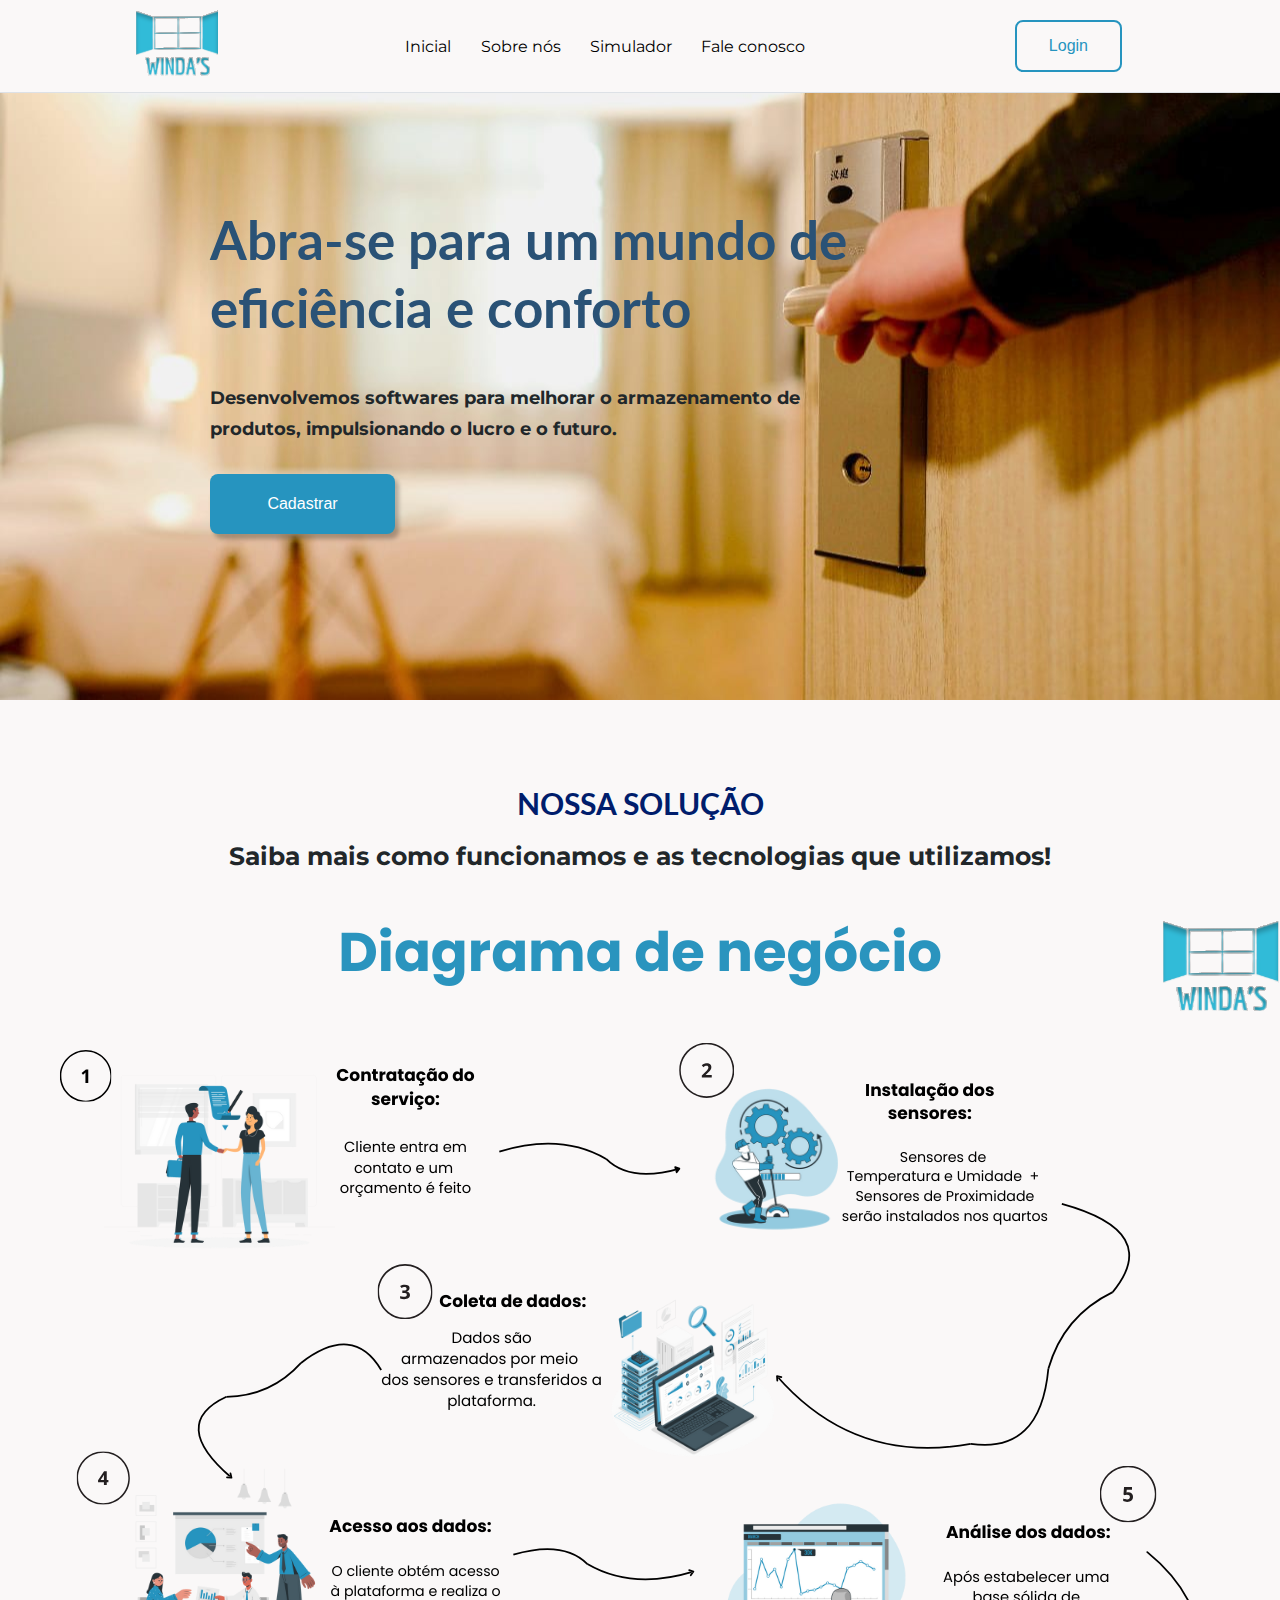
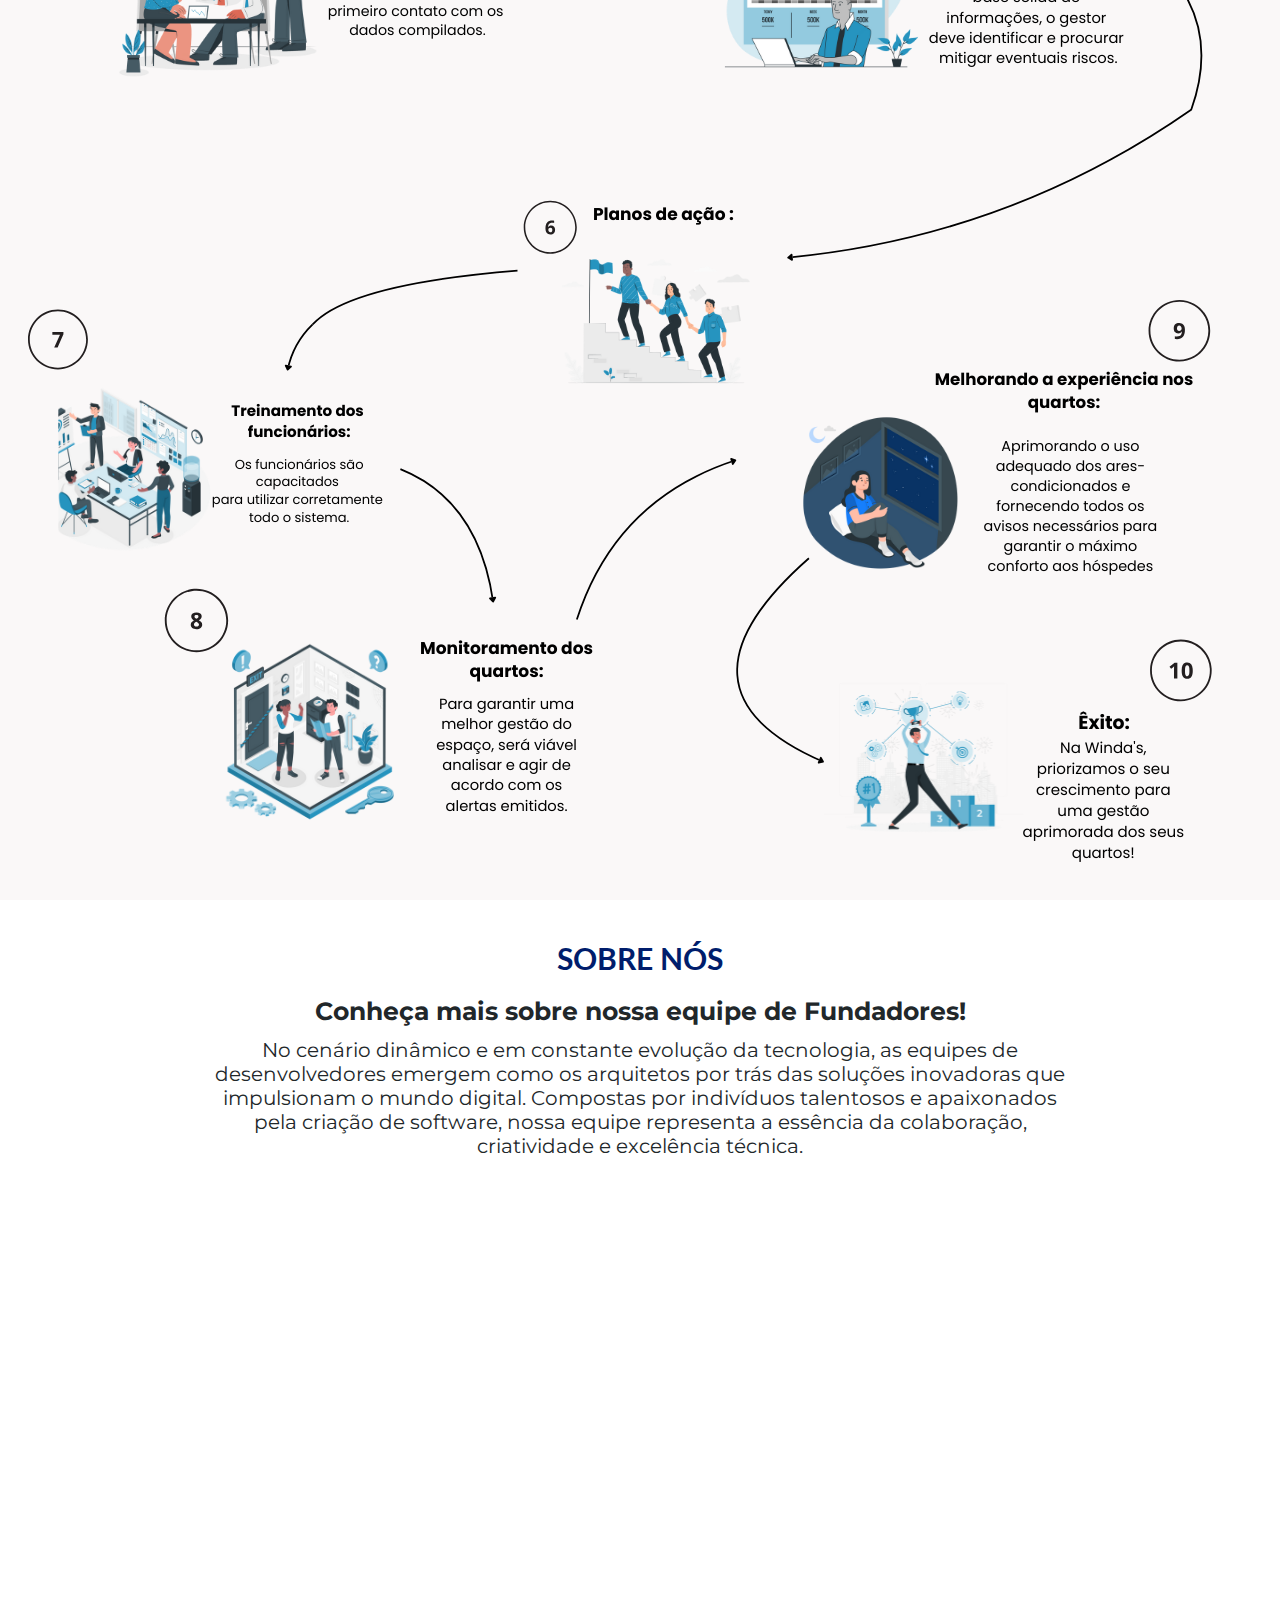
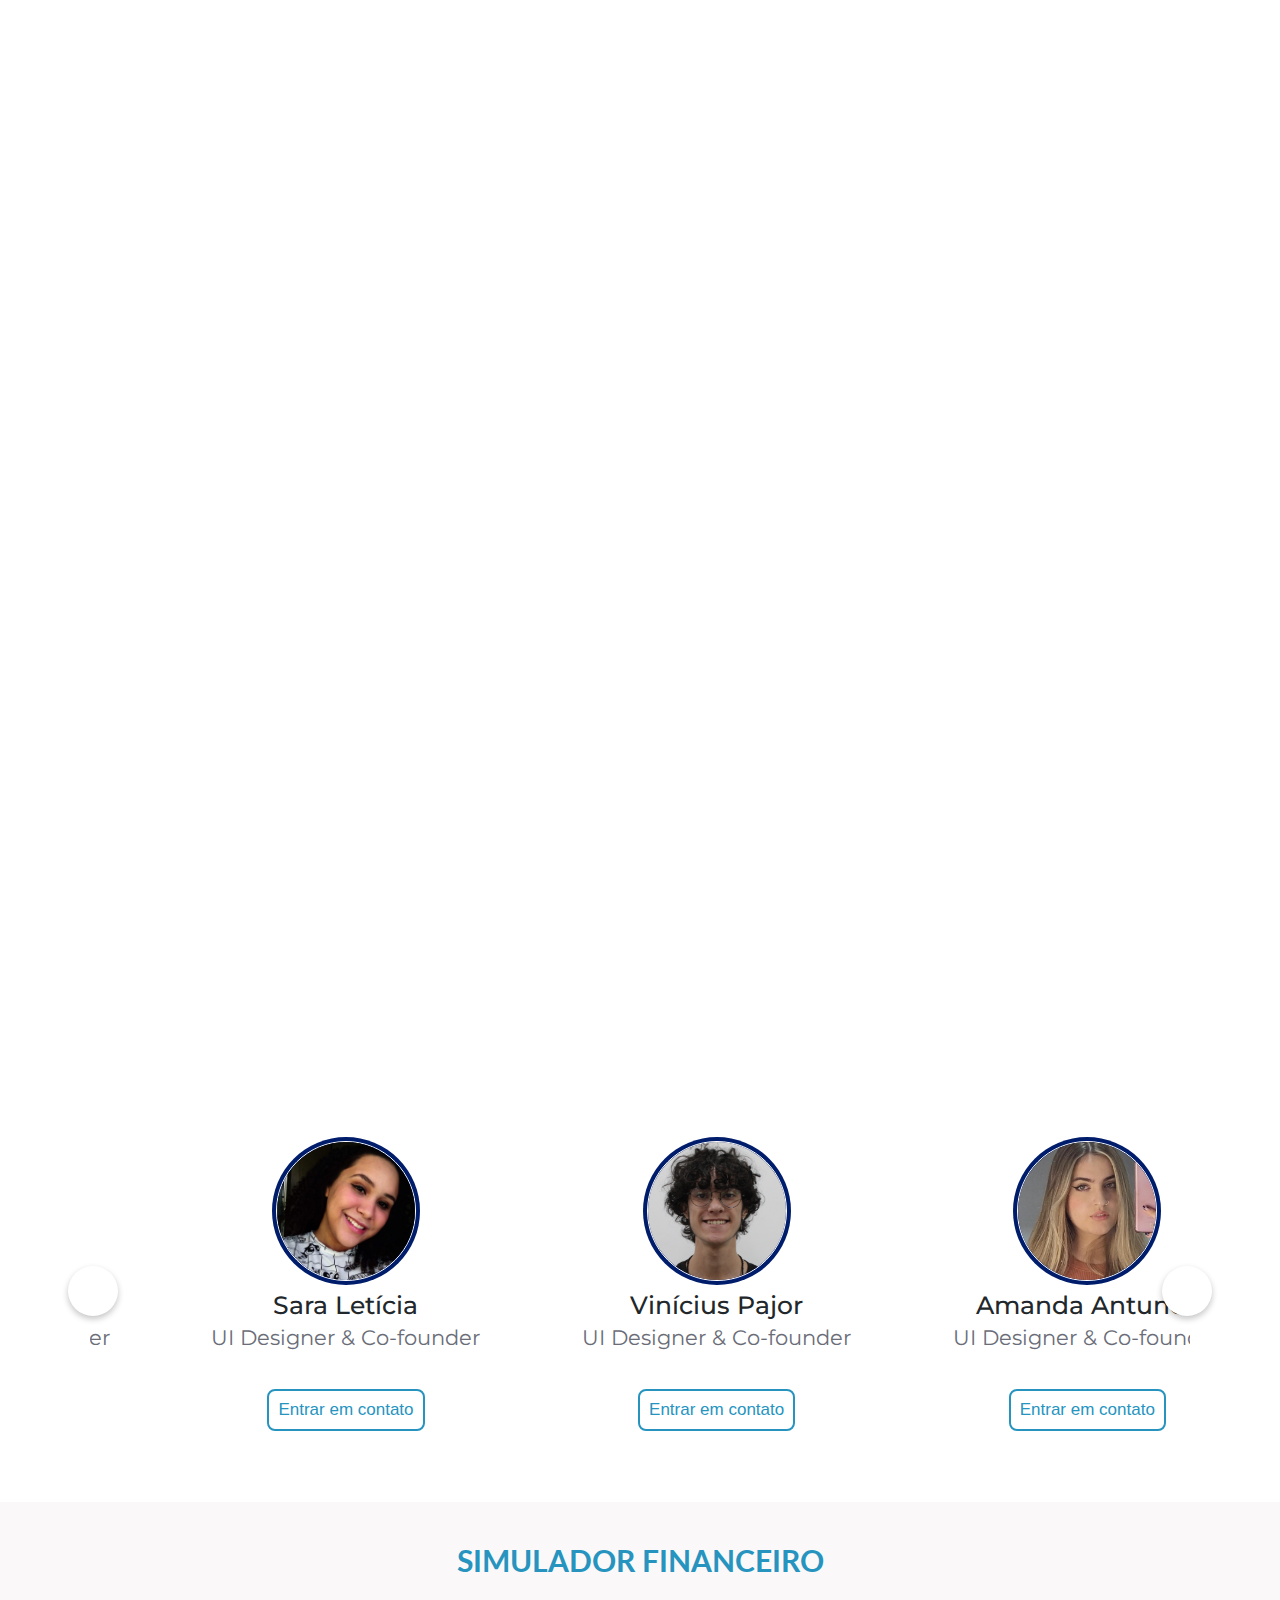
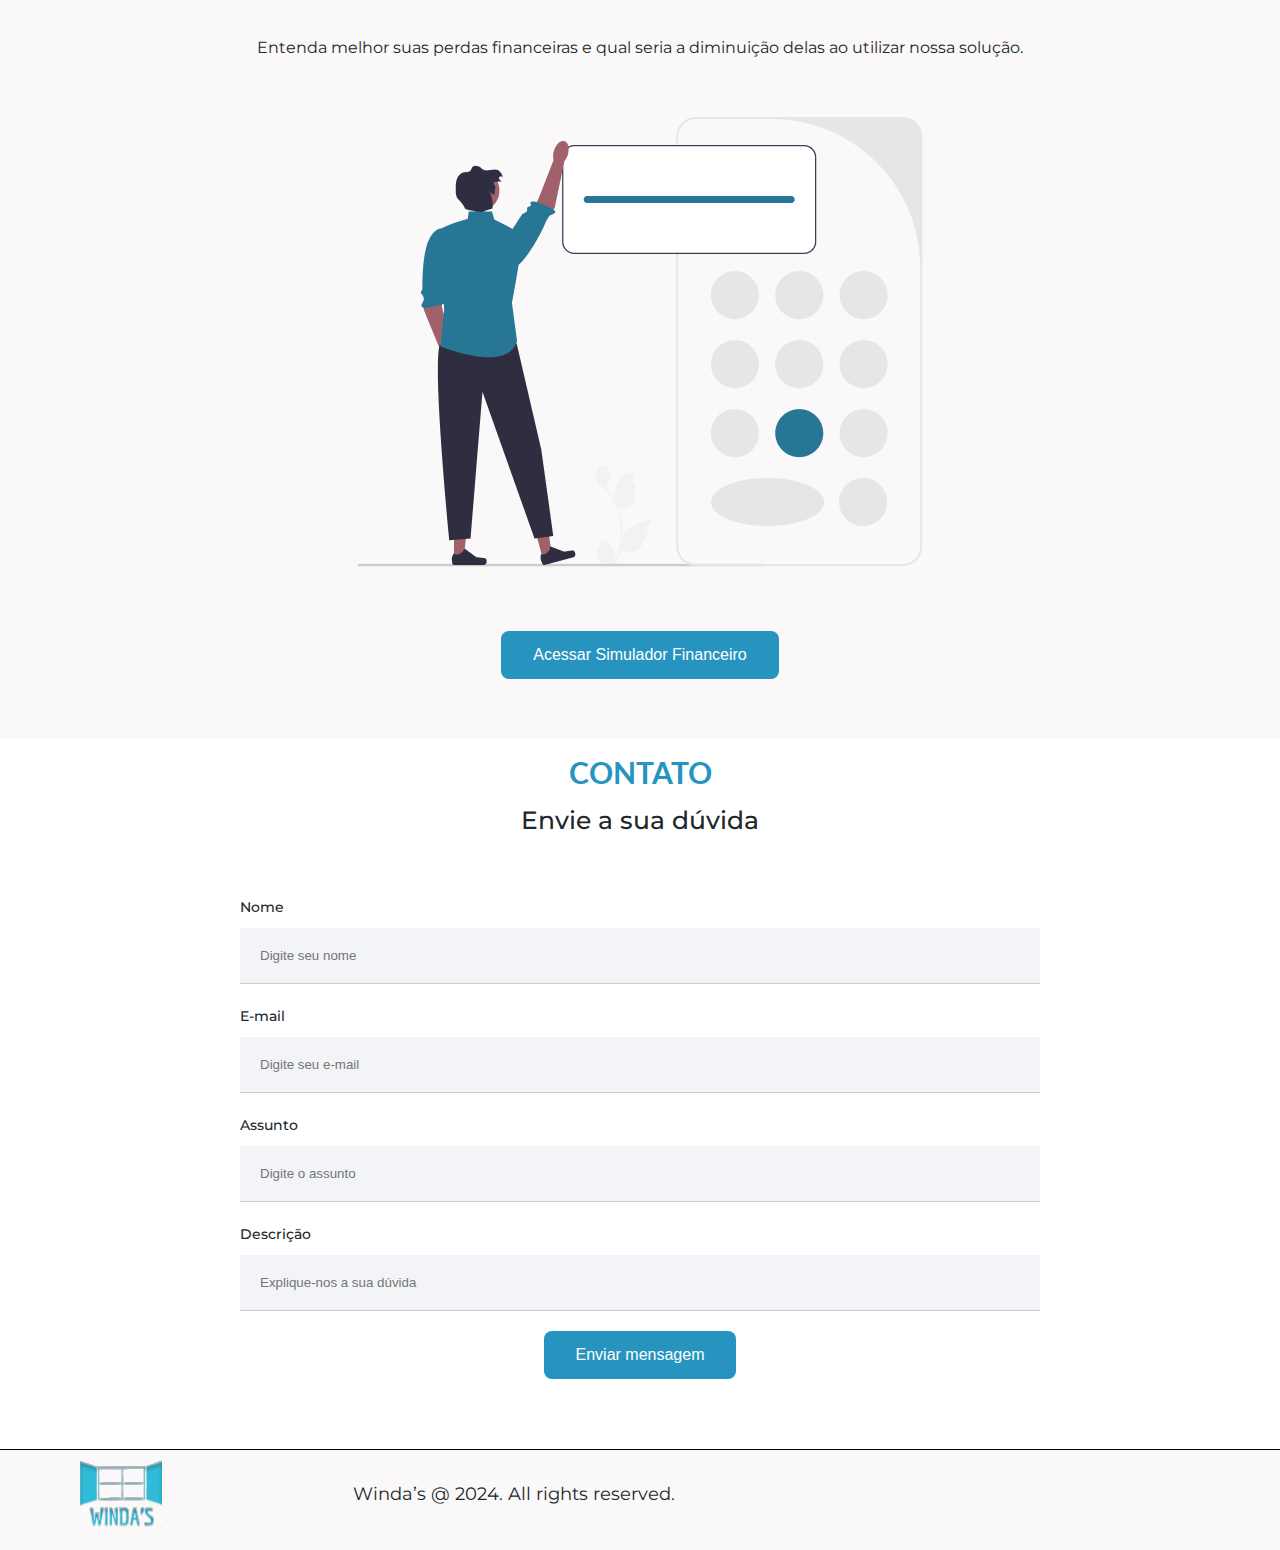
==== index.html @ 1dd3cded "adicionando arquivos" ====
<!DOCTYPE html>
<html lang="pt-br">

<head>
    <meta charset="UTF-8">
    <meta name="viewport" content="width=device-width, initial-scale=1.0">
    <link rel="stylesheet" href="css/styles.css">
    <link rel="stylesheet" href="css/carousel.css">
    <link rel="shortcut icon" href="img/logo widas.png" type="image/x-icon">
    <!--<link rel="shortcut icon" href="img/icon-winda.png" type="image/x-icon">-->

    <link rel="stylesheet" href="https://cdnjs.cloudflare.com/ajax/libs/font-awesome/6.5.2/css/all.min.css"
        integrity="sha512-SnH5WK+bZxgPHs44uWIX+LLJAJ9/2PkPKZ5QiAj6Ta86w+fsb2TkcmfRyVX3pBnMFcV7oQPJkl9QevSCWr3W6A=="
        crossorigin="anonymous" referrerpolicy="no-referrer" />
    <title>Página inicial - Winda's</title>
</head>

<body>

    <div class="header">
        <div class="container">
            <a href="#menu"> <img src="img/logo_windas.svg"></a>
            <ul class="navbar">
                <a href="#menu">
                    <li>Inicial</li>
                </a>
                <a href="#sobre-nos">
                    <li>Sobre nós</li>
                </a>
                <a href="#simulador">
                    <li>Simulador</li>
                </a>
                <a href="#fale-conosco">
                    <li>Fale conosco</li>
                </a>
            </ul>
            <div class="header-button">
                <a href="login.html" > <button class="button-login">Login </button></a>
            </div>
        </div>
    </div>
    <main>
        <section class="conteudo-principal" id="menu">
            <div class="conteudo-principal-escrito">
                <h1 class="conteudo-principal-escrito-titulo">Abra-se para um mundo de eficiência e conforto</h1>
                <p class="conteudo-principal-escrito-paragrafo">Desenvolvemos softwares para melhorar o
                    armazenamento de produtos, impulsionando o lucro e o futuro.</p>
                <button class="conteudo-principal-escrito-botao">Cadastrar</button>
            </div>

        </section>
        <section class="conteudo-nossa-solucao">
            <h1 class="conteudo-nossa-solucao-titulo">NOSSA SOLUÇÃO</h1>
            <p class="conteudo-nossa-solucao-paragrafo1">Saiba mais como funcionamos e as tecnologias que utilizamos!
            </p>
            <div class="conteudo-nossa-solucao-escrito-card" style="align-items: center;">
                <img src="img/diagrama.png" alt="Diagrama de Solução">
            </div>
        </section>

        <section class=" conteudo-sobre-nos" id="sobre-nos">
            <div class="conteudo-nossa-solucao">
                <h1 class="conteudo-nossa-solucao-titulo">SOBRE NÓS</h1>
                <p class="conteudo-nossa-solucao-paragrafo1"> Conheça mais sobre nossa equipe de Fundadores!
                </p>
                <p class="conteudo-sobre-nos-paragrafo2">No cenário dinâmico e em constante evolução da tecnologia,
                    as equipes de desenvolvedores emergem como os arquitetos por trás das soluções inovadoras que
                    impulsionam o mundo digital.
                    Compostas por indivíduos talentosos e apaixonados pela criação de software,
                    nossa equipe representa a essência da colaboração, criatividade e excelência técnica.</p>
            </div>
        </section>

        <center>
            <div class="wrapper">
                <i id="left" class="fa-solid fa-angle-left"></i>
                <ul class="carousel">
                    <li class="card">
                        <div class="img"><img src="img/amanda.png" alt="img" draggable="false"></div>
                        <h2>Amanda Antunes</h2>
                        <span>UI Designer & Co-founder</span>
                        <div class="conteudo-nossa-equipe-icons">
                            <a href="" target="_blank">
                                <a class="fa-brands fa-github"></a>
                                <a class="fa-brands fa-linkedin-in"></a>
                            </a>
                        </div>
                        <a href="mailto:amanda.leal@sptech.school"> <button class="button-nossa-equipe">Entrar em
                                contato</button></a>
                    </li>

                    <li class="card">
                        <div class="img"><img src="img/gustta.jpg" alt="img" draggable="false"></div>
                        <h2>Gustavo R</h2>
                        <span>UI Designer & Co-founder</span>
                        <div class="conteudo-nossa-equipe-icons">
                            <a href="" target="_blank">
                                <a class="fa-brands fa-github"></a>
                            </a>
                            <a class="fa-brands fa-linkedin-in"></a>
                        </div>
                        <a href="mailto:gustavo.rsouza@sptech.school"> <button class="button-nossa-equipe">Entrar em
                                contato</button></a>
                    </li>

                    <li class="card">
                        <div class="img"><img src="img/luz.png" alt="img" draggable="false"></div>
                        <h2>Gustavo Luz</h2>
                        <span>UI Designer & Co-founder</span>
                        <div class="conteudo-nossa-equipe-icons">
                            <a href="" target="_blank">
                                <a class="fa-brands fa-github"></a>
                            </a>
                            <a class="fa-brands fa-linkedin-in"></a>
                        </div>
                        <a href="mailto:gustavo.barros@sptech.school"> <button class="button-nossa-equipe">Entrar em
                                contato</button></a>
                    </li>

                    <li class="card">
                        <div class="img"><img src="img/let.jpg" alt="img" draggable="false"></div>
                        <h2>Letícia Santos</h2>
                        <span>UI Designer & Co-founder</span>
                        <div class="conteudo-nossa-equipe-icons">
                            <a href="" target="_blank">
                                <a class="fa-brands fa-github"></a>
                            </a>
                            <a class="fa-brands fa-linkedin-in"></a>
                        </div>
                        <a href="mailto:leticia.santos@sptech.school"> <button class="button-nossa-equipe">Entrar em
                                contato</button></a>
                    </li>

                    <li class="card">
                        <div class="img"><img src="img/murilo.png" alt="img" draggable="false"></div>
                        <h2>Murilo Barros</h2>
                        <span>UI Designer & Co-founder</span>
                        <div class="conteudo-nossa-equipe-icons">
                            <a href="" target="_blank">
                                <a class="fa-brands fa-github"></a>
                            </a>
                            <a class="fa-brands fa-linkedin-in"></a>
                        </div>
                        <a href="mailto:murilo.barros@sptech.school"> <button class="button-nossa-equipe">Entrar em
                                contato</button></a>
                    </li>

                    <li class="card">
                        <div class="img"><img src="img/sara.png" alt="img" draggable="false"></div>
                        <h2>Sara Letícia</h2>
                        <span>UI Designer & Co-founder</span>
                        <div class="conteudo-nossa-equipe-icons">
                            <a href="" target="_blank">
                                <a class="fa-brands fa-github"></a>
                            </a>
                            <a class="fa-brands fa-linkedin-in"></a>
                        </div>
                        <a href="mailto:sara.santos@sptech.school"> <button class="button-nossa-equipe">Entrar em
                                contato</button></a>
                    </li>

                    <li class="card">
                        <div class="img"><img src="img/vini.jpg" alt="img" draggable="false"></div>
                        <h2>Vinícius Pajor</h2>
                        <span>UI Designer & Co-founder</span>
                        <div class="conteudo-nossa-equipe-icons">
                            <a href="" target="_blank">
                                <a class="fa-brands fa-github"></a>
                            </a>
                            <a class="fa-brands fa-linkedin-in"></a>
                        </div>
                        <a href="mailto:vinicius.marques@sptech.school"> <button class="button-nossa-equipe">Entrar em
                                contato</button></a>
                    </li>
                </ul>
                <i id="right" class="fa-solid fa-angle-right"></i>
            </div>
        </center>

        <section class="simulador" id="simulador">
            <div class="conteudo-simulador">
                <h1 class="conteudo-simulador-titulo">SIMULADOR FINANCEIRO</h1>
                <p>Entenda melhor suas perdas financeiras e qual seria a diminuição
                    delas ao utilizar nossa solução.</p>
                <center><img src="img/man-calculator.png" alt=""></center>
                <center><a href="simulador.html"><button> Acessar Simulador Financeiro </button></a></center>
            </div>
        </section>

        <section class="conteudo-fale-conosco" id="fale-conosco">
            <div class="fale-conosoco">
                <h1 class="conteudo-fale-conosco-titulo"> CONTATO </h1>
                <p class="conteudo-fale-conosco-paragrafo">Envie a sua dúvida</p>
                <div class="fale-conosco-formulario">
                    <p>Nome</p>
                    <input type="text" id="input-nome" class="formulario-nome-usuario" placeholder="Digite seu nome">
                    <p>E-mail</p>
                    <input type="text" id="input-email" placeholder="Digite seu e-mail">
                    <p>Assunto</p>
                    <input type="text" id="input-assunto" placeholder="Digite o assunto">
                    <p>Descrição</p>
                    <input type="text" id="input-duvida" placeholder="Explique-nos a sua dúvida">
                    <a href="mailto:windas@sptech.school">
                        <center><button>Enviar mensagem</button></center>
                    </a>
                </div>
            </div>
            </div>
        </section>
    </main>

    <footer>
        <img src="img/logo_windas.svg" alt="">
        <p class="footer-escrito" style="margin-right: 500px;">Winda’s @ 2024. All rights reserved.</p>
    </footer>
</body>

</html>

<script src="js/graficos.js"></script>
<script src="js/quartos.js"></script>
<script src="js/script.js"></script>
---- css/styles.css ----
@import url('https://fonts.googleapis.com/css2?family=Montserrat:ital,wght@0,100..900;1,100..900&display=swap');
@import url('https://fonts.googleapis.com/css2?family=Lato:ital,wght@0,100;0,300;0,400;0,700;0,900;1,100;1,300;1,400;1,700;1,900&display=swap');


/* PALETA DE CORES - Separadas por tons */
:root {
    --azul-primario: #2694BF;
    --azul-claro: #32BAD9;
    --azul-ceu: #2182BF;
    --azul-escuro: #287696;
    --azul-titulo: #2A5276;
    --azul-marinho: #001D6C;
    --cinza-basico: #DDE1E6;
    --cinza-subtitulo: #21272A;
}

* {
    margin: 0;
    padding: 0;
    box-sizing: border-box;
    scroll-behavior: smooth;
}

body {
    font-family: "Montserrat", sans-serif;
    color: var(--cinza-subtitulo);
}

.container {
    width: 80%;
    margin: auto;
    display: flex;
}

/* Definições do header */
.header {
    background-color: #faf8f8;
    border-bottom: .0625rem solid var(--cinza-basico);
    padding: .625rem;
    position: fixed;
    top: 0;
    width: 100%;
    z-index: 1000;

}

.navbar {
    width: 25rem;
    display: flex;
    justify-content: space-between;
    align-items: center;
    list-style: none;
    color: black;
}

.navbar li {
    position: relative;
}

.navbar li::after {
    content: '';
    position: absolute;
    bottom: -0.5625rem;
    left: 50%;
    transform: translateX(-50%);
    width: 0;
    height: .1875rem;
    background-color: var(--azul-primario);
    transition: width 0.3s ease-in-out;
}

.navbar li:hover::after {
    width: 100%;
    /* Aumentando a largura no hover */
}

a {
    color: black;
    text-decoration: none;
    /* transition: color 0.3s;  */
    transition: transform 0.3s;
}

a:hover {
    color: black;
    transform: scale(1.1);

}

.header .container {
    justify-content: space-between;
}

button.button-login {
    background-color: transparent;
    border: .125rem solid var(--azul-primario);
    color: var(--azul-primario);
}

button.button-login:hover {
    background-color: var(--azul-primario);
    color: #fff;
}


/* Definições do conteudo da imagem */

.conteudo-principal {
    height: 43.75rem;
    display: flex;
    flex-direction: row;
    justify-content: space-around;
    align-items: center;
    background: url('../img/hotel2.jpg');
    /*filter: brightness(100) contrast(1.2);*/
    background-size: cover;
    background-position: center;
    font-weight: bold;
    /* filter: grayscale(30%); */
    /* filter: brightness(90%); */
    /*filter: brightness(79%);*/
}

.conteudo-principal-escrito .conteudo-principal-escrito-titulo {
    display: flex;
    padding: 2.5rem 0 2.5rem;
    font-family: "Lato", sans-serif;
    font-weight: 700;
    font-size: 3.3125rem;
    color: var(--azul-titulo);
    max-width: 53.75rem;
    line-height: 1.3;
}

.conteudo-principal-escrito .conteudo-principal-escrito-paragrafo {
    font-size: 1.125rem;
    color: var(--cinza-subtitulo);
    max-width: 37.5rem;
    line-height: 1.7;
    padding-bottom: 1.875rem;
}

.conteudo-principal-escrito-botao {
    width: 11.5625rem;
    height: 3.75rem;
    margin: auto;
    box-shadow: .25rem .3125rem .25rem rgba(0, 0, 0, 0.25);
}

.conteudo-principal-escrito-botao:hover {
    background-color: var(--azul-escuro);
    transition: background-color 0.3s;
    transform: translateY(-0.1875rem);
    /* Movendo o botão para cima */
    box-shadow: 0rem .375rem .5rem rgba(3, 3, 3, 0.2);
    transition: 1ms;
}

.conteudo-principal-img {
    width: 70%;
    height: 70%;
}

/* Conteúdo nossa solucao */
.conteudo-nossa-solucao {
    background-color: #faf8f8;
    width: 100%;
    text-align: center;
    padding: 4.0625rem 0;
    height: 1800px;
}

.conteudo-nossa-solucao-titulo {
    font-family: "Lato", sans-serif;
    font-weight: 700;
    font-size: 1.875rem;
    color: var(--azul-marinho);
    padding: 1.25rem;
}

.conteudo-nossa-solucao-paragrafo1 {
    font-weight: 700;
    font-size: 1.5625rem;
    padding: 0 0 .75rem;
}

.conteudo-nossa-solucao-escrito {
    display: flex;
    flex-direction: row;
    text-align: center;
    gap: 6.25rem;
    padding: 5%;
}

.conteudo-nossa-solucao-escrito-card{
    display: flex;
    flex-direction: column;
    align-items: center;
    justify-content: center;
}

.conteudo-nossa-solucao-escrito-card img{
    position: relative;
    bottom: 140px;
}

/* Conteúdo do sobre nós */
.conteudo-sobre-nos .conteudo-nossa-solucao {
    background-color: #fff;
    margin: .625rem 0 .625rem;
    padding: .625rem 0 4.375rem;
}

.conteudo-sobre-nos-paragrafo2{
    padding: 0px 200px;
    font-size: 20px;
}


/* Conteúdo nossa equipe */
.container-slider {
    position: relative; 
    width: 50%;
    overflow: hidden;
    display: flex;
    align-items: center; 
}

#prev-button, #next-button {
    position: absolute; 
    top: 50%; 
    transform: translateY(-50%); 
    width: 30px;
    height: 30px;
    border: none;
    background-color: transparent;
    cursor: pointer;
    z-index: 1; 
}

#prev-button {
    left: 0; 
}

#next-button {
    right: 0; 
}



#prev-button {
    transform: rotate(180deg);
}

.slider{
    opacity: 0.6;
    transition: all 600ms ease-in-out;
    flex-shrink: 0;
    display: flex;
}

.current-slider{
    opacity: 1;   
}


.nossa-equipe {
    display: flex;
    flex-direction: row;
    justify-content: center;
    align-items: center;
    padding: 2.5rem 10% 2.5rem 10%;
    gap: 10%;
    background-color: var(--cinza-basico);
    overflow-x: auto;
}

/* .nossa-equipe::-webkit-scrollbar{
    display: none;
} */

.nossa-equipe h1 {
    display: flex;
    text-align: center;
    font-family: "Lato", sans-serif;
    font-weight: 700;
    font-size: 1.875rem;
    color: var(--azul-marinho);
    padding: 1.25rem;
}

.conteudo-nossa-equipe img {
    height: 60%;
    width: 90%;
    border: .0013rem solid #929292fd;
    border-radius: 10px;
}

.conteudo-nossa-equipe-titulo {
    font-size: 1.3125rem;
    font-weight: 600;
    text-align: center;
    padding: .625rem;
}

.conteudo-nossa-equipe-paragrafo {
    font-size: .9375rem;
    font-weight: 400;
    text-align: center;
    padding-bottom: .625rem;
}

.conteudo-nossa-equipe-icons {
    text-align: center;
}

.conteudo-nossa-equipe-icons a {
    color: #697077;
    font-size: 1.5rem;
    margin: 0 .625rem;
    padding: .625rem 0 .9375rem;
}

.button-nossa-equipe {
    background-color: transparent;
    font-size: 1.0625rem;
    border: .125rem solid var(--azul-primario);
    color: var(--azul-primario);
    margin: auto 3.125rem;
    padding: .5625rem;
}

button.button-nossa-equipe:hover {
    background-color: transparent;
    color: var(--azul-escuro);
}



/* Conteudo simulador financeiro */
.simulador {
    display: flex;
    justify-content: center;
    padding-top: 2.5rem;
    background-color: #faf8f8;
}

.conteudo-simulador-titulo {
    font-family: "Lato", sans-serif;
    font-weight: 700;
    font-size: 1.875rem;
    color: var(--azul-primario);
    text-align: center;
}

.simulador p {
    padding: 3.75rem;
}

.simulador button {
    margin: 3.75rem;
}

/* Definições fale conosco */
.conteudo-fale-conosco {
    display: flex;
    flex-direction: row;
    justify-content: center;
    align-items: center;
    padding: 0 0 3.75rem;
}

.conteudo-fale-conosco-titulo {
    font-family: "Lato", sans-serif;
    font-weight: 700;
    font-size: 1.875rem;
    text-align: center;
    color: var(--azul-primario);
    padding: .9375rem;
}

.conteudo-fale-conosco-paragrafo {
    font-size: 1.5625rem;
    font-weight: 500;
    text-align: center;
    padding-bottom: 3.125rem;
}

.fale-conosco-formulario p {
    font-size: .875rem;
    font-weight: 500;
    margin: 0 0rem .125rem;
    padding: .8125rem 0 .625rem;
}


input {
    width: 50rem;
    box-sizing: border-box;
    font-weight: 100;
    padding: 1.25rem;
    margin-bottom: .625rem;
    color: var(--cinza-subtitulo);
    background-color: #F2F4F8;
    border: none;
    border-bottom: .0625rem solid #ccc;
}

#input-sobre-duvida {
    padding-bottom: 3.75rem;
}

input:focus {
    outline: none;
    /* remove a borda de foco */
}

/* Definições do footer - final da página */
footer {
    display: flex;
    flex-direction: row;
    justify-content: space-between;
    background-color: #faf8f8;
    border-top: .0006rem solid #000;
    padding: .5rem 5rem 1.25rem;
}

.footer-escrito {
    justify-content: center;
    padding: 1.5625rem;
    font-size: 1.125rem;
    font-weight: 400;
}

.footer-imagens {
    display: flex;
    justify-content: center;
}

.footer-imagens i {
    margin: 1.25rem .8125rem;
    font-size: 1.5rem;
}


/* Definição butão */
button {
    background-color: var(--azul-primario);
    color: #fff;
    padding: .9375rem 2rem;
    text-align: center;
    font-size: 1rem;
    margin: .625rem 1.375rem;
    border-radius: .5rem;
    border: none;
    cursor: pointer;
    transition: background-color 0.3s, color 0.3s, transform 0.3s;
}

button:hover {
    background-color: var(--azul-escuro);
    color: #fff;
    transform: scale(1.1);
}


/* Estilos para a barra de rolagem */
::-webkit-scrollbar {
    width: .625rem;
    /* largura da barra de rolagem */
}

/* Estilos para a alça da barra de rolagem */
::-webkit-scrollbar-thumb {
    background-color: var(--azul-ceu);
    /* cor da alça */
    border-radius: .625rem;
    /* borda arredondada */
}

/* Estilos para a alça da barra de rolagem quando passa o mouse por cima */
::-webkit-scrollbar-thumb:hover {
    background-color: var(--azul-titulo);
    /* cor da alça quando passa o mouse por cima */
}

/* Estilos para a pista da barra de rolagem */
::-webkit-scrollbar-track {
    background-color: #f3f3f3;
    /* cor da pista */
}
---- css/carousel.css ----
@import url(styles.css);

.wrapper {
  max-width: 68.75rem;
  width: 100%;
  position: relative;
  margin-bottom: 2.5rem;
}

.wrapper i {
  top: 50%;
  height: 3.125rem;
  width: 3.125rem;
  cursor: pointer;
  font-size: 1.25rem;
  position: absolute;
  text-align: center;
  line-height: 50px;
  background: #fff;
  border-radius: 50%;
  box-shadow: 0 3px 6px rgba(0, 0, 0, 0.23);
  transform: translateY(-50%);
  transition: transform 0.1s linear;
}

.wrapper i:active {
  transform: translateY(-50%) scale(0.85);
}

.wrapper i:first-child {
  left: -1.375rem;
}

.wrapper i:last-child {
  right: -1.375rem;
}

.wrapper .carousel {
  display: grid;
  grid-auto-flow: column;
  grid-auto-columns: calc((100% / 3) - 12px);
  overflow-x: auto;
  scroll-snap-type: x mandatory;
  gap: 16px;
  border-radius: 8px;
  scroll-behavior: smooth;
  scrollbar-width: none;
}

.carousel::-webkit-scrollbar {
  display: none;
}

.carousel.no-transition {
  scroll-behavior: auto;
}

.carousel.dragging {
  scroll-snap-type: none;
  scroll-behavior: auto;
}

.carousel.dragging .card {
  cursor: grab;
  user-select: none;
}

.carousel :where(.card, .img) {
  display: flex;
  justify-content: center;
  align-items: center;
}

.carousel .card {
  scroll-snap-align: start;
  height: 342px;
  list-style: none;
  cursor: pointer;
  padding-bottom: 15px;
  flex-direction: column;
  border-radius: 8px;
}

.carousel .card .img {
  background: var(--azul-marinho);
  height: 148px;
  width: 148px;
  border-radius: 50%;
}

.card .img img {
  width: 140px;
  height: 140px;
  border-radius: 50%;
  object-fit: cover;
  border: 1px solid #fff;
}

.carousel .card h2 {
  font-weight: 500;
  font-size: 1.56rem;
  margin: 5px 0 5px;
}

.carousel .card span {
  color: #6A6D78;
  font-size: 1.31rem;
  padding-bottom: 10px;
}

@media screen and (max-width: 900px) {
  .wrapper .carousel {
    grid-auto-columns: calc((100% / 2) - 9px);
  }
}

@media screen and (max-width: 600px) {
  .wrapper .carousel {
    grid-auto-columns: 100%;
  }
}
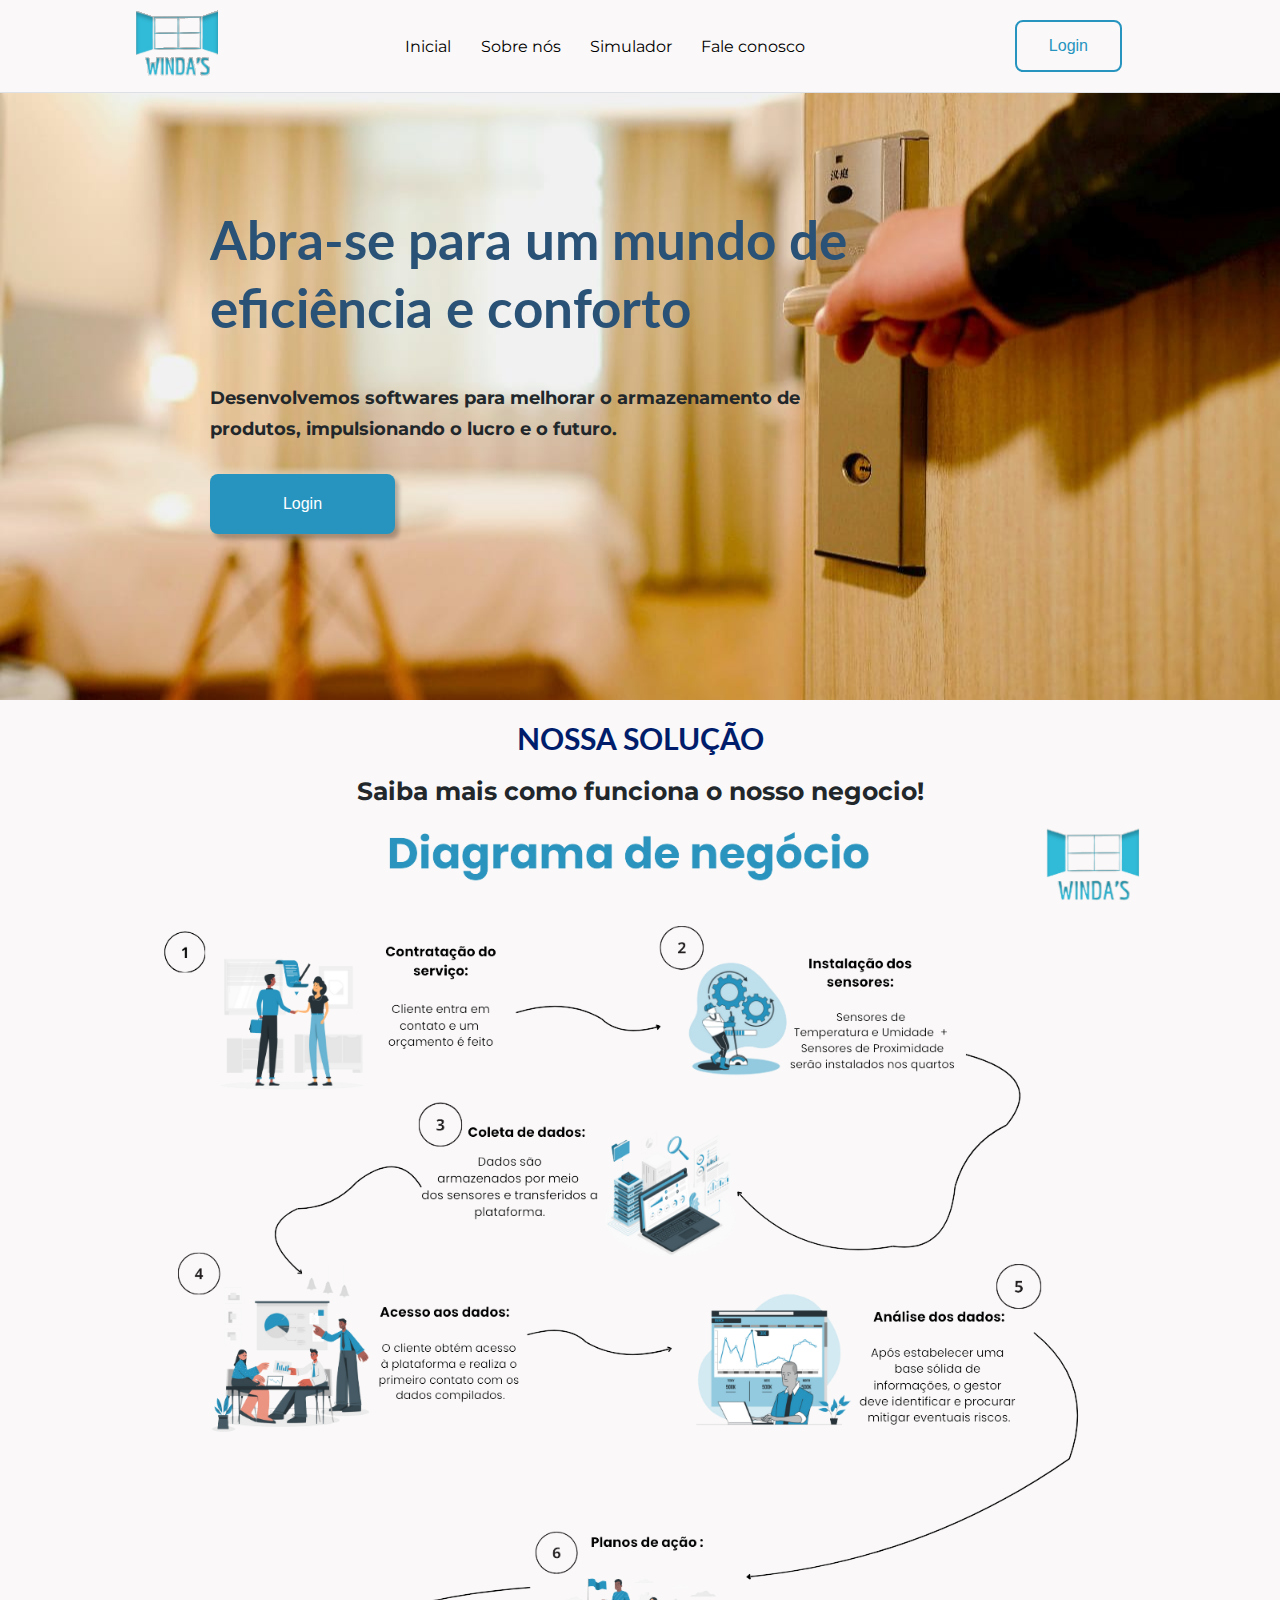
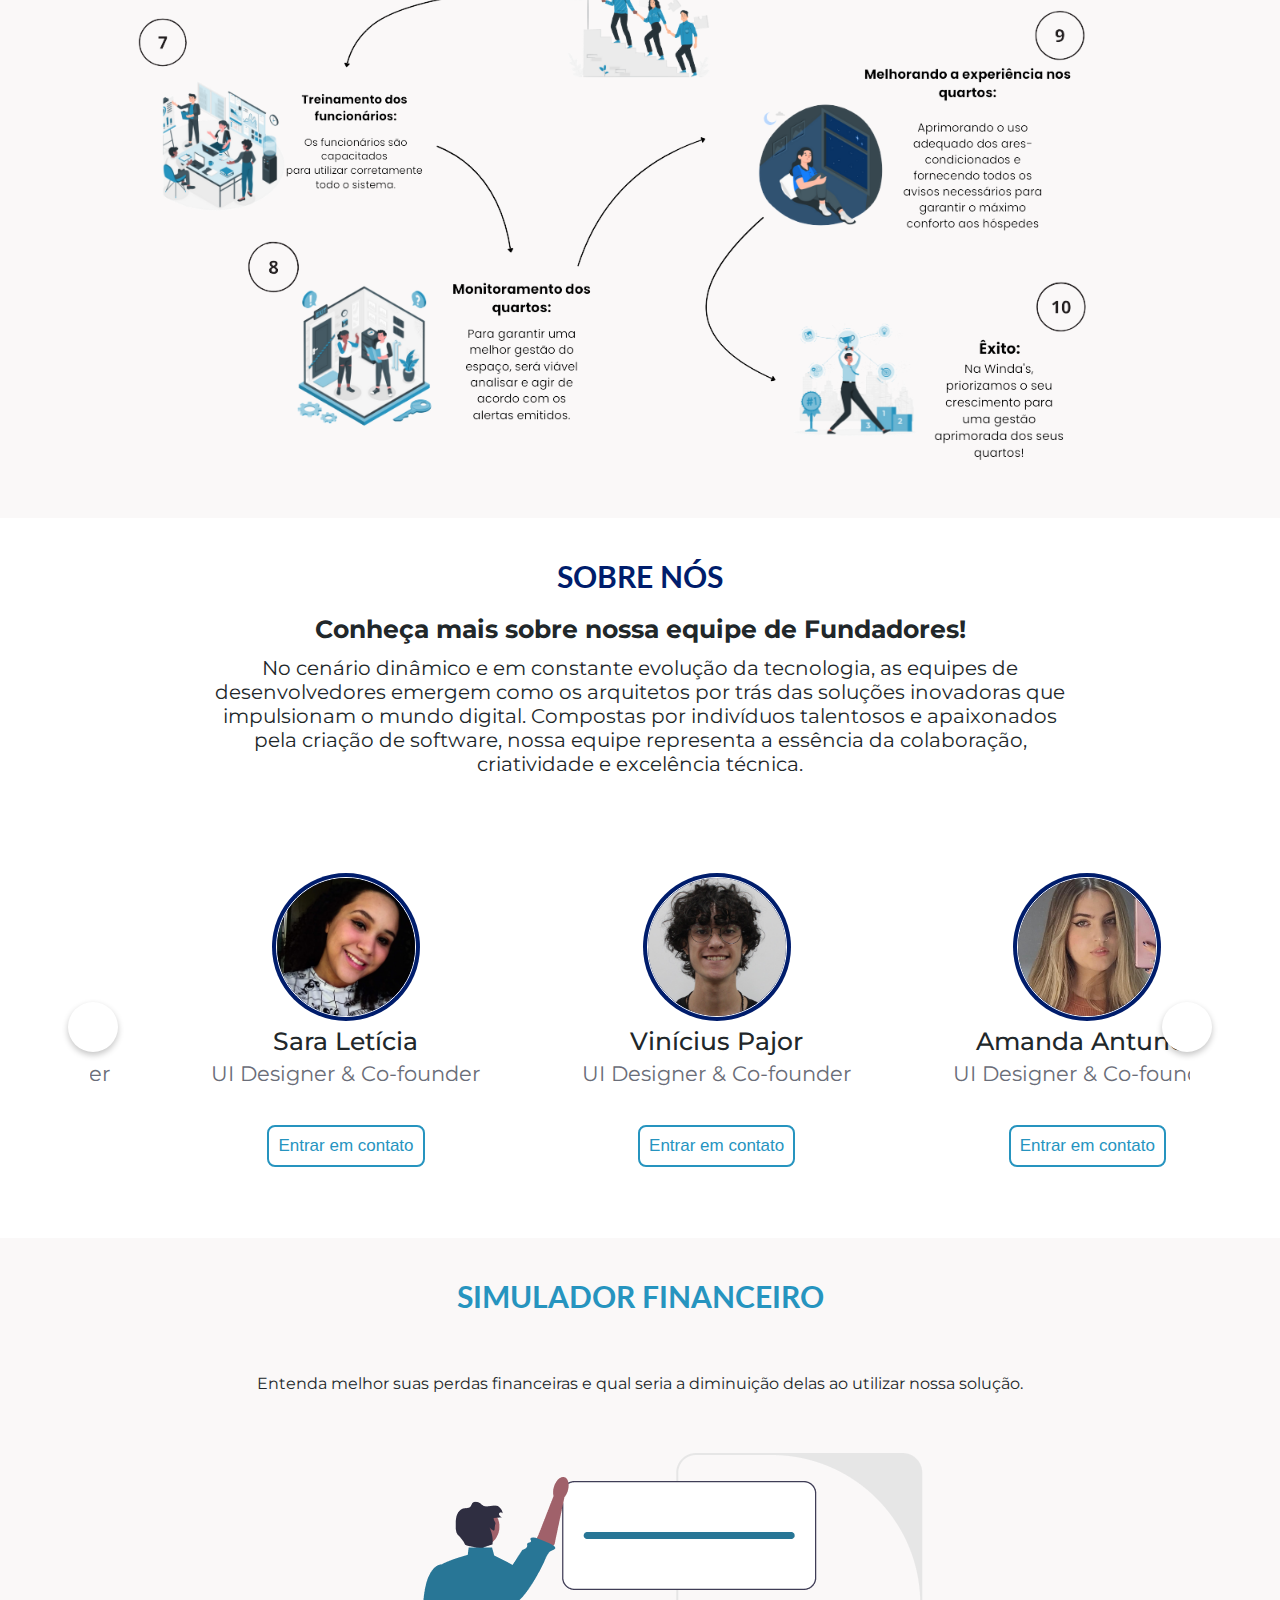
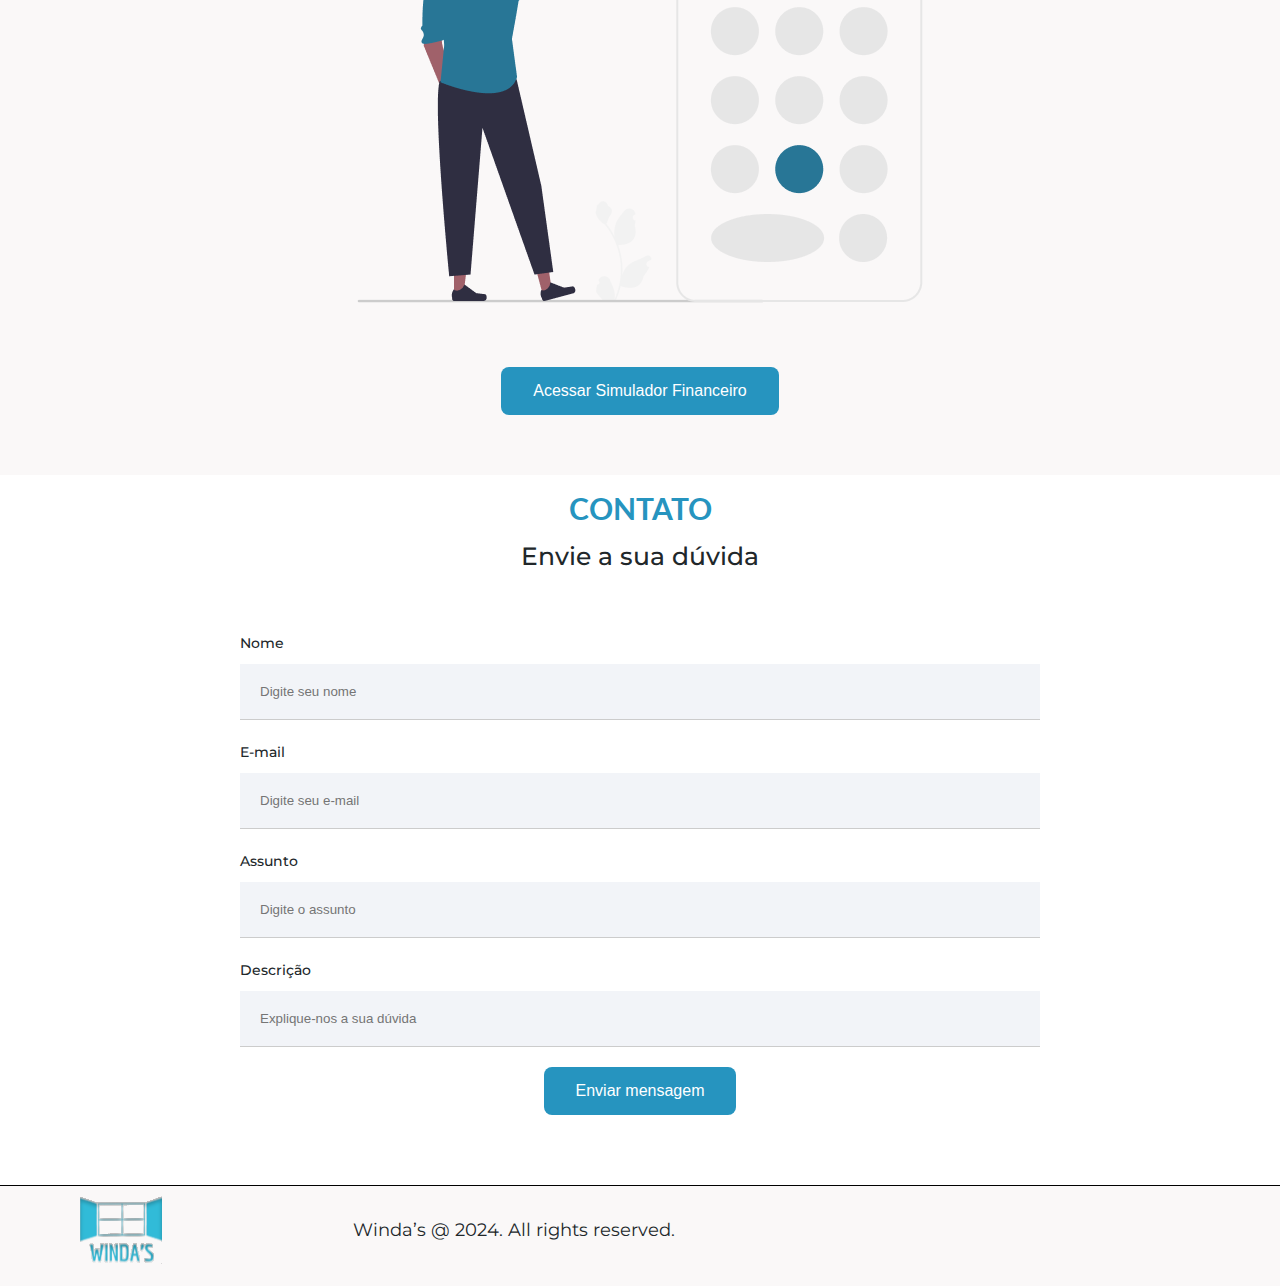
==== commit 0952def3: "alterando a dash" ====
--- a/index.html
+++ b/index.html
@@ -45,16 +45,16 @@
                 <h1 class="conteudo-principal-escrito-titulo">Abra-se para um mundo de eficiência e conforto</h1>
                 <p class="conteudo-principal-escrito-paragrafo">Desenvolvemos softwares para melhorar o
                     armazenamento de produtos, impulsionando o lucro e o futuro.</p>
-                <button class="conteudo-principal-escrito-botao">Cadastrar</button>
+                <button class="conteudo-principal-escrito-botao">Login</button>
             </div>
 
         </section>
         <section class="conteudo-nossa-solucao">
             <h1 class="conteudo-nossa-solucao-titulo">NOSSA SOLUÇÃO</h1>
-            <p class="conteudo-nossa-solucao-paragrafo1">Saiba mais como funcionamos e as tecnologias que utilizamos!
+            <p class="conteudo-nossa-solucao-paragrafo1">Saiba mais como funciona o nosso negocio!
             </p>
             <div class="conteudo-nossa-solucao-escrito-card" style="align-items: center;">
-                <img src="img/diagrama.png" alt="Diagrama de Solução">
+                <img src="img/diagrama.png" alt="Diagrama de Solução" style="height: 1300px; padding-bottom: 50px;">
             </div>
         </section>
 
--- a/css/styles.css
+++ b/css/styles.css
@@ -166,8 +166,6 @@
     background-color: #faf8f8;
     width: 100%;
     text-align: center;
-    padding: 4.0625rem 0;
-    height: 1800px;
 }
 
 .conteudo-nossa-solucao-titulo {
@@ -201,7 +199,6 @@
 
 .conteudo-nossa-solucao-escrito-card img{
     position: relative;
-    bottom: 140px;
 }
 
 /* Conteúdo do sobre nós */
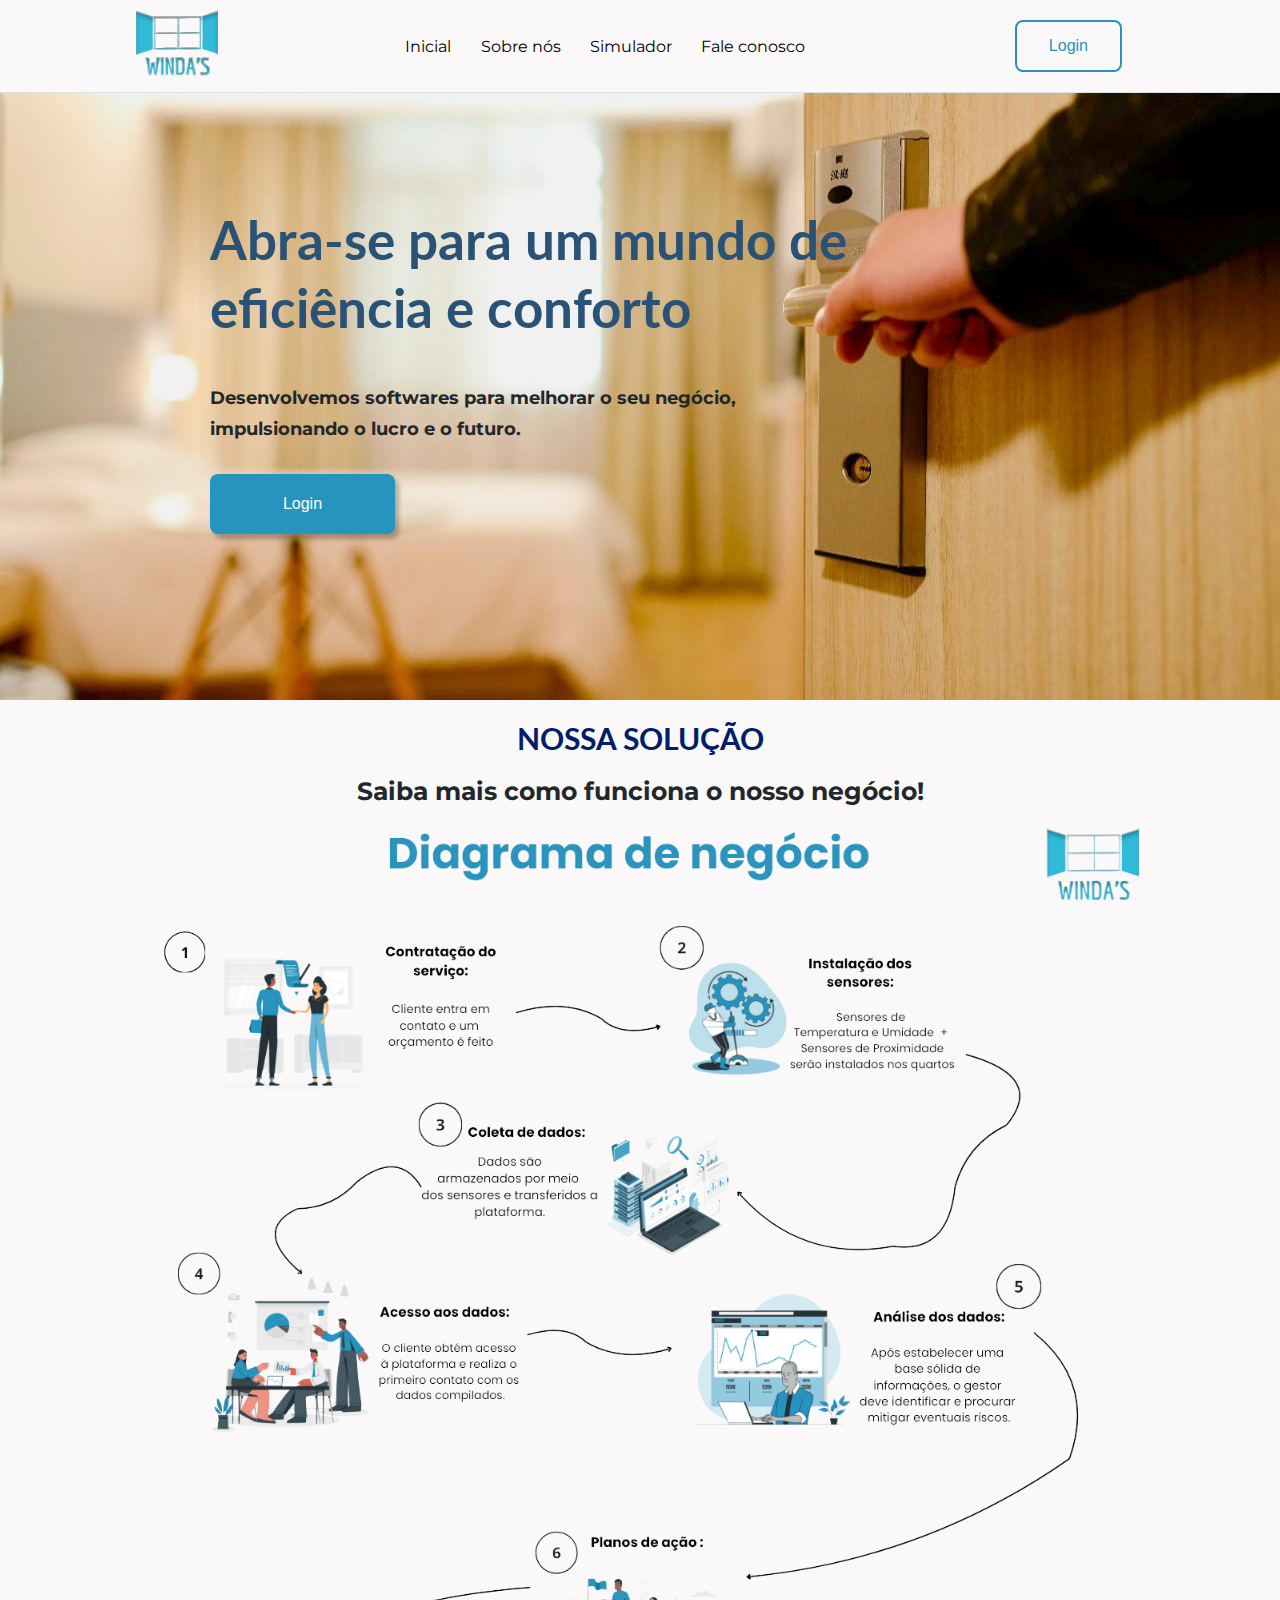
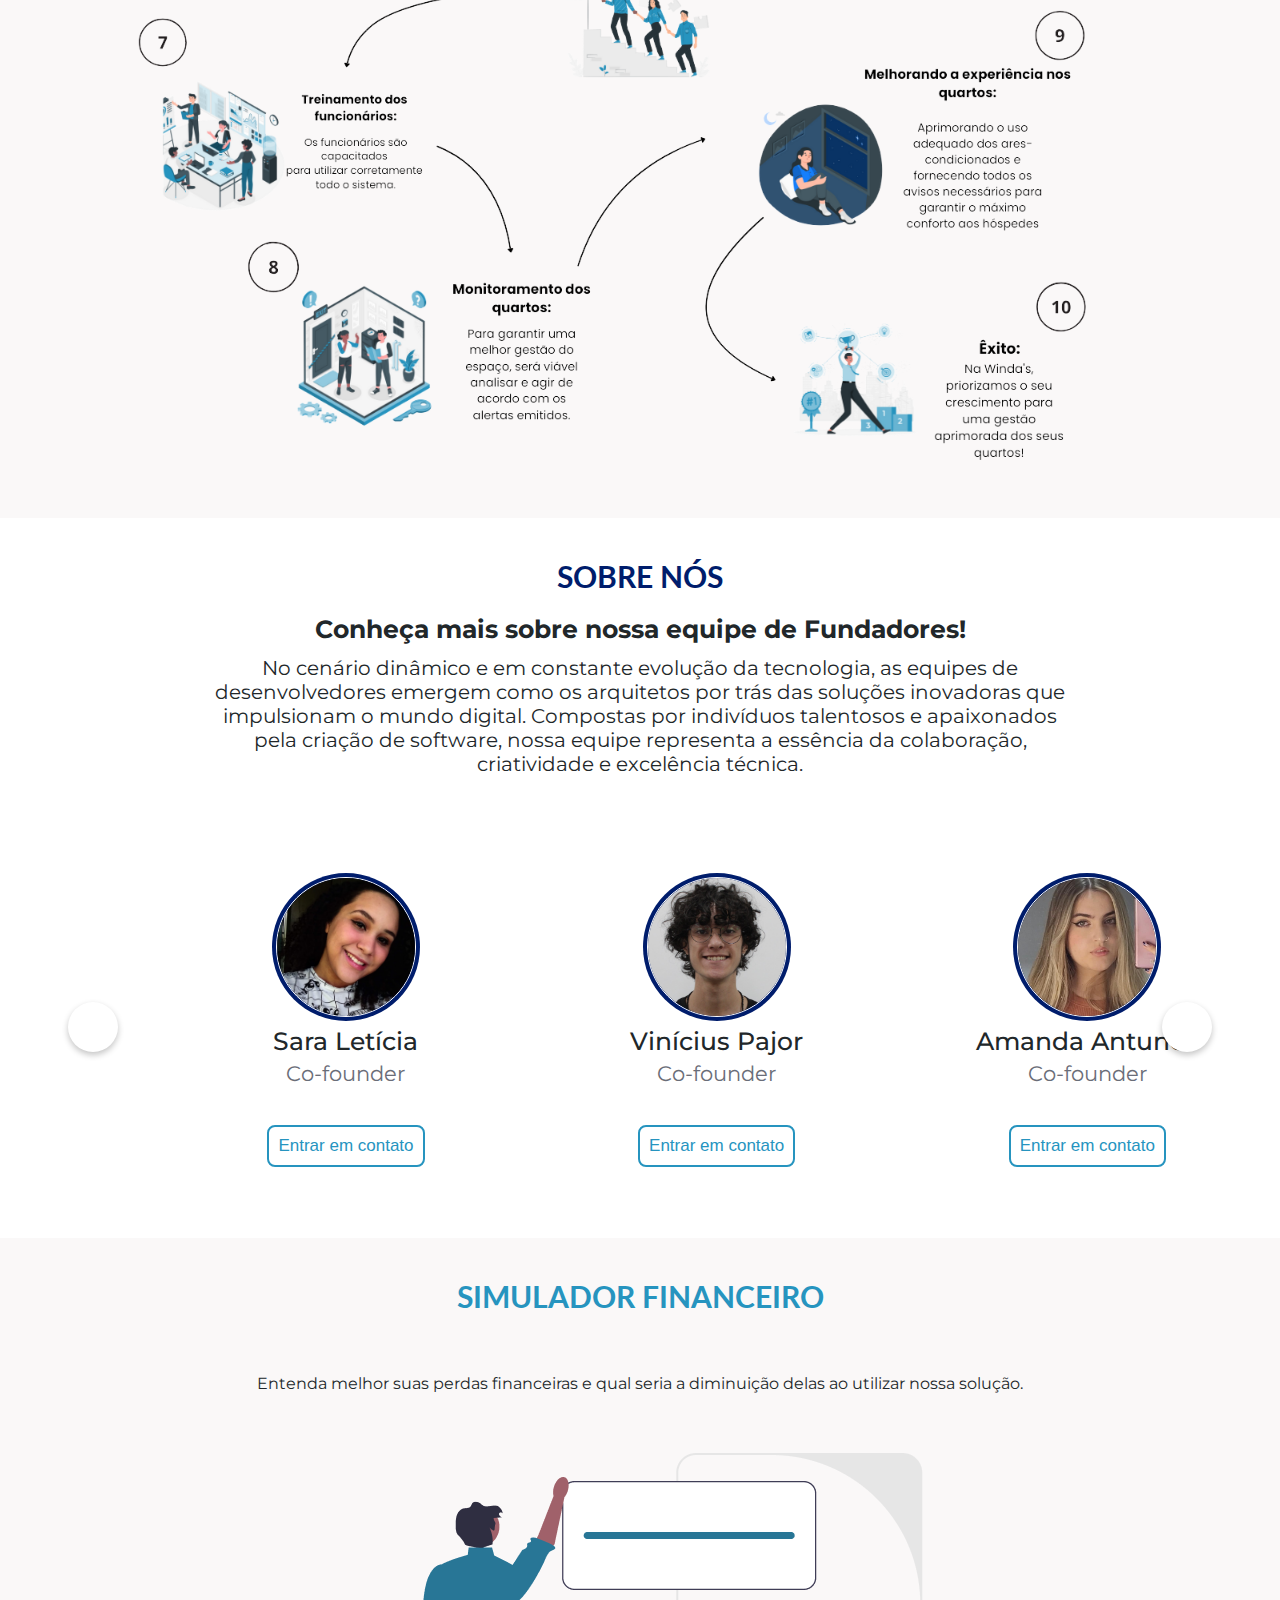
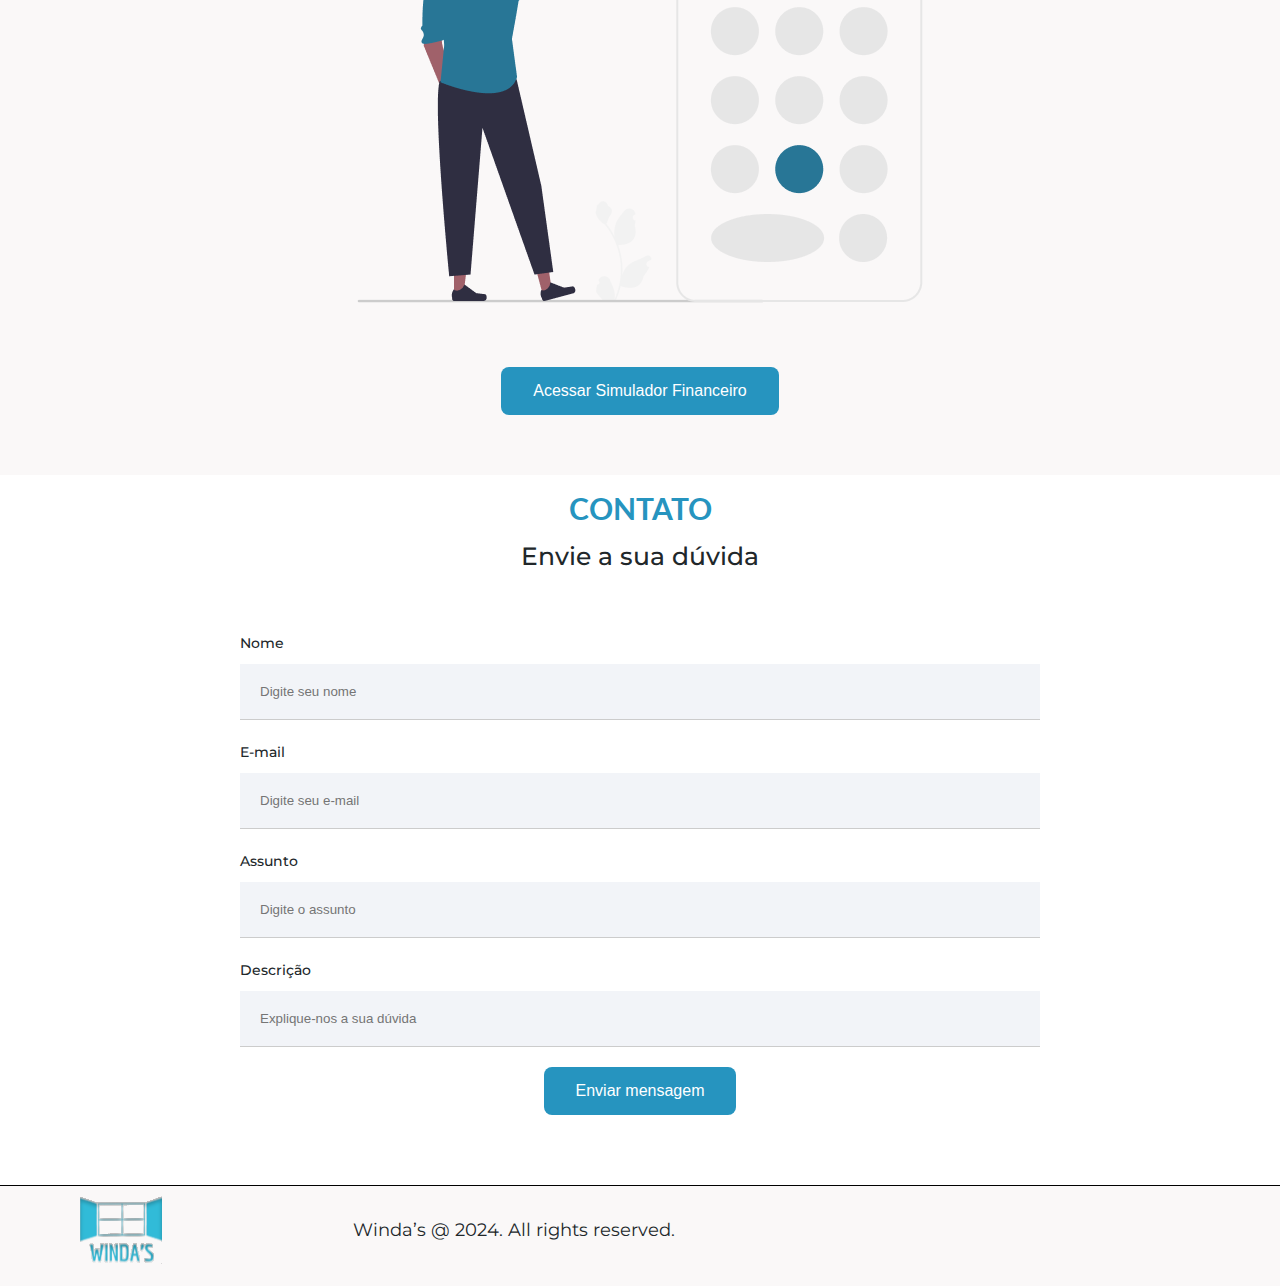
==== commit ba2cc767: "adição dashboard hospede" ====
--- a/index.html
+++ b/index.html
@@ -44,14 +44,15 @@
             <div class="conteudo-principal-escrito">
                 <h1 class="conteudo-principal-escrito-titulo">Abra-se para um mundo de eficiência e conforto</h1>
                 <p class="conteudo-principal-escrito-paragrafo">Desenvolvemos softwares para melhorar o
-                    armazenamento de produtos, impulsionando o lucro e o futuro.</p>
-                <button class="conteudo-principal-escrito-botao">Login</button>
+                    seu negócio, impulsionando o lucro e o futuro.</p>
+                    <a href="login.html" > <button class="conteudo-principal-escrito-botao">Login</button></a>
+                    </div>
             </div>
 
         </section>
         <section class="conteudo-nossa-solucao">
             <h1 class="conteudo-nossa-solucao-titulo">NOSSA SOLUÇÃO</h1>
-            <p class="conteudo-nossa-solucao-paragrafo1">Saiba mais como funciona o nosso negocio!
+            <p class="conteudo-nossa-solucao-paragrafo1">Saiba mais como funciona o nosso negócio!
             </p>
             <div class="conteudo-nossa-solucao-escrito-card" style="align-items: center;">
                 <img src="img/diagrama.png" alt="Diagrama de Solução" style="height: 1300px; padding-bottom: 50px;">
@@ -78,7 +79,7 @@
                     <li class="card">
                         <div class="img"><img src="img/amanda.png" alt="img" draggable="false"></div>
                         <h2>Amanda Antunes</h2>
-                        <span>UI Designer & Co-founder</span>
+                        <span>Co-founder</span>
                         <div class="conteudo-nossa-equipe-icons">
                             <a href="" target="_blank">
                                 <a class="fa-brands fa-github"></a>
@@ -92,7 +93,7 @@
                     <li class="card">
                         <div class="img"><img src="img/gustta.jpg" alt="img" draggable="false"></div>
                         <h2>Gustavo R</h2>
-                        <span>UI Designer & Co-founder</span>
+                        <span>Co-founder</span>
                         <div class="conteudo-nossa-equipe-icons">
                             <a href="" target="_blank">
                                 <a class="fa-brands fa-github"></a>
@@ -106,7 +107,7 @@
                     <li class="card">
                         <div class="img"><img src="img/luz.png" alt="img" draggable="false"></div>
                         <h2>Gustavo Luz</h2>
-                        <span>UI Designer & Co-founder</span>
+                        <span>Co-founder</span>
                         <div class="conteudo-nossa-equipe-icons">
                             <a href="" target="_blank">
                                 <a class="fa-brands fa-github"></a>
@@ -120,7 +121,7 @@
                     <li class="card">
                         <div class="img"><img src="img/let.jpg" alt="img" draggable="false"></div>
                         <h2>Letícia Santos</h2>
-                        <span>UI Designer & Co-founder</span>
+                        <span>Co-founder</span>
                         <div class="conteudo-nossa-equipe-icons">
                             <a href="" target="_blank">
                                 <a class="fa-brands fa-github"></a>
@@ -134,7 +135,7 @@
                     <li class="card">
                         <div class="img"><img src="img/murilo.png" alt="img" draggable="false"></div>
                         <h2>Murilo Barros</h2>
-                        <span>UI Designer & Co-founder</span>
+                        <span>Co-founder</span>
                         <div class="conteudo-nossa-equipe-icons">
                             <a href="" target="_blank">
                                 <a class="fa-brands fa-github"></a>
@@ -148,7 +149,7 @@
                     <li class="card">
                         <div class="img"><img src="img/sara.png" alt="img" draggable="false"></div>
                         <h2>Sara Letícia</h2>
-                        <span>UI Designer & Co-founder</span>
+                        <span>Co-founder</span>
                         <div class="conteudo-nossa-equipe-icons">
                             <a href="" target="_blank">
                                 <a class="fa-brands fa-github"></a>
@@ -162,7 +163,7 @@
                     <li class="card">
                         <div class="img"><img src="img/vini.jpg" alt="img" draggable="false"></div>
                         <h2>Vinícius Pajor</h2>
-                        <span>UI Designer & Co-founder</span>
+                        <span>Co-founder</span>
                         <div class="conteudo-nossa-equipe-icons">
                             <a href="" target="_blank">
                                 <a class="fa-brands fa-github"></a>
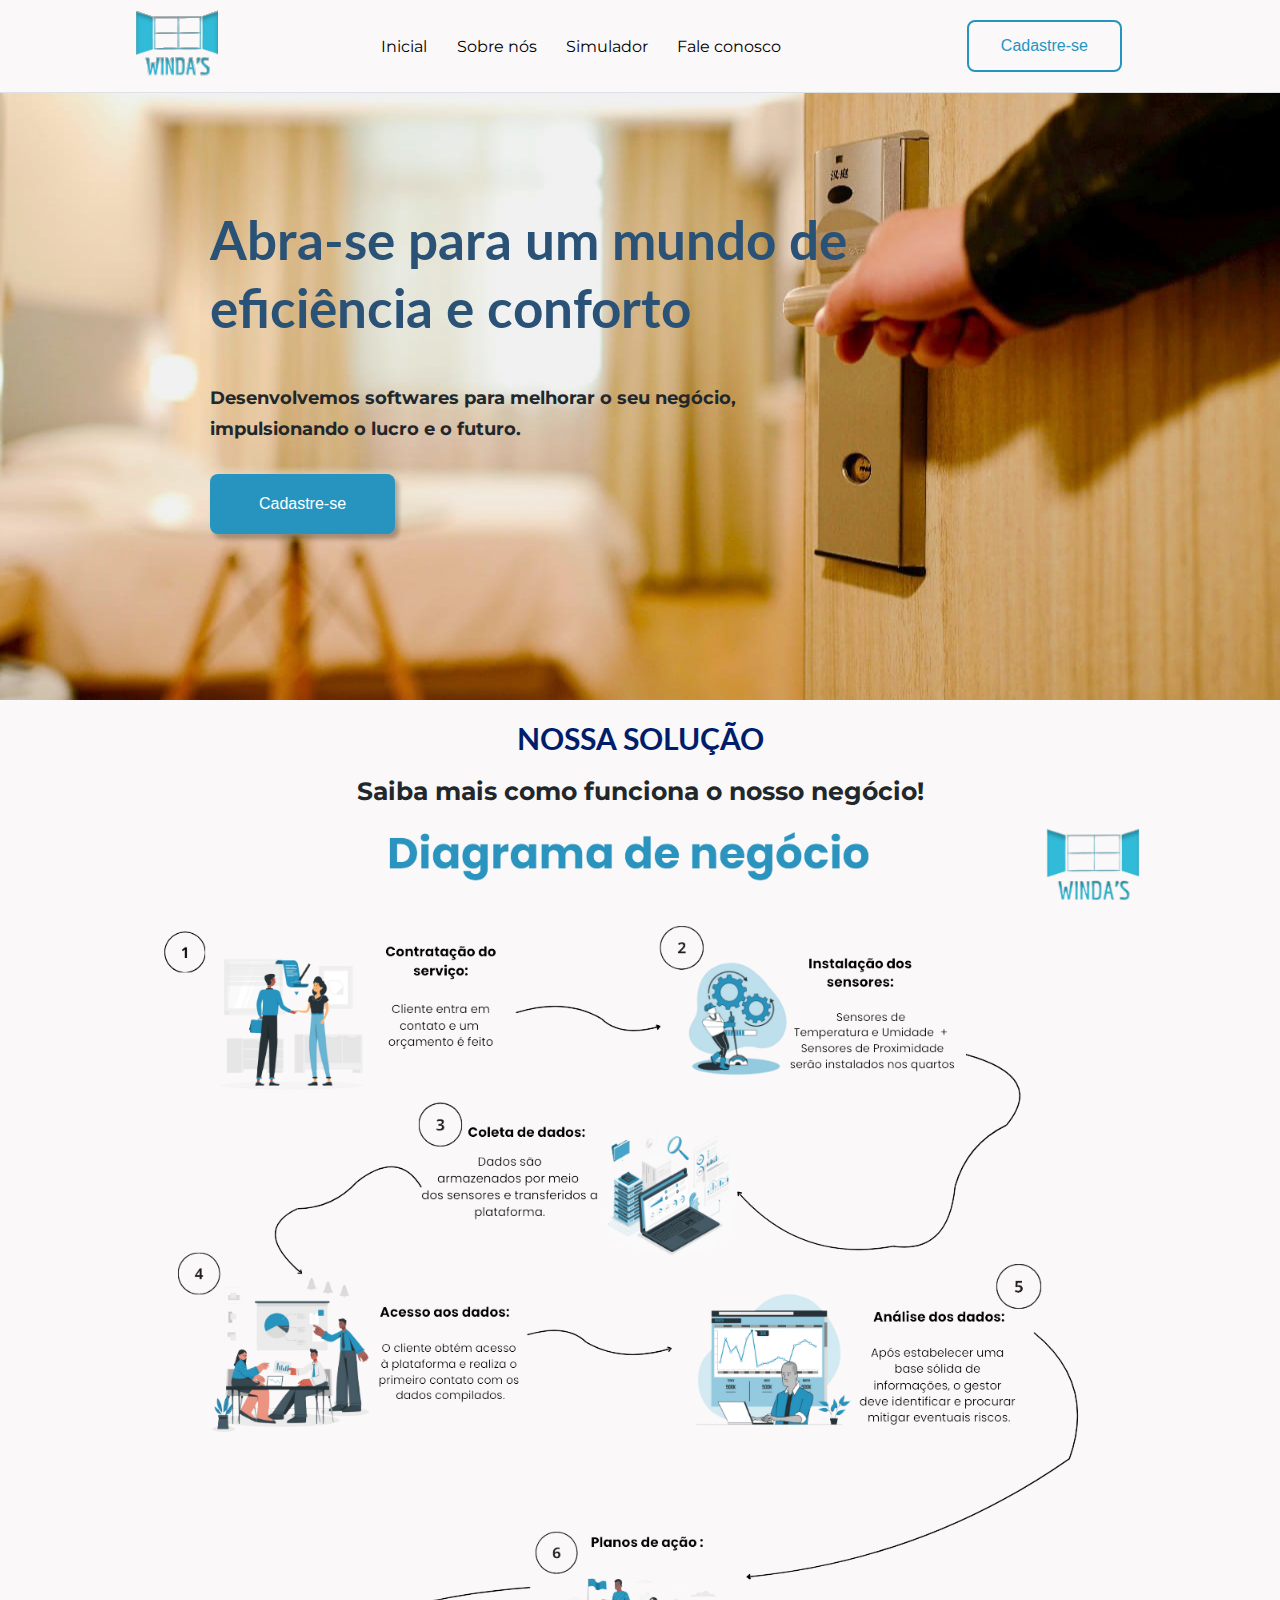
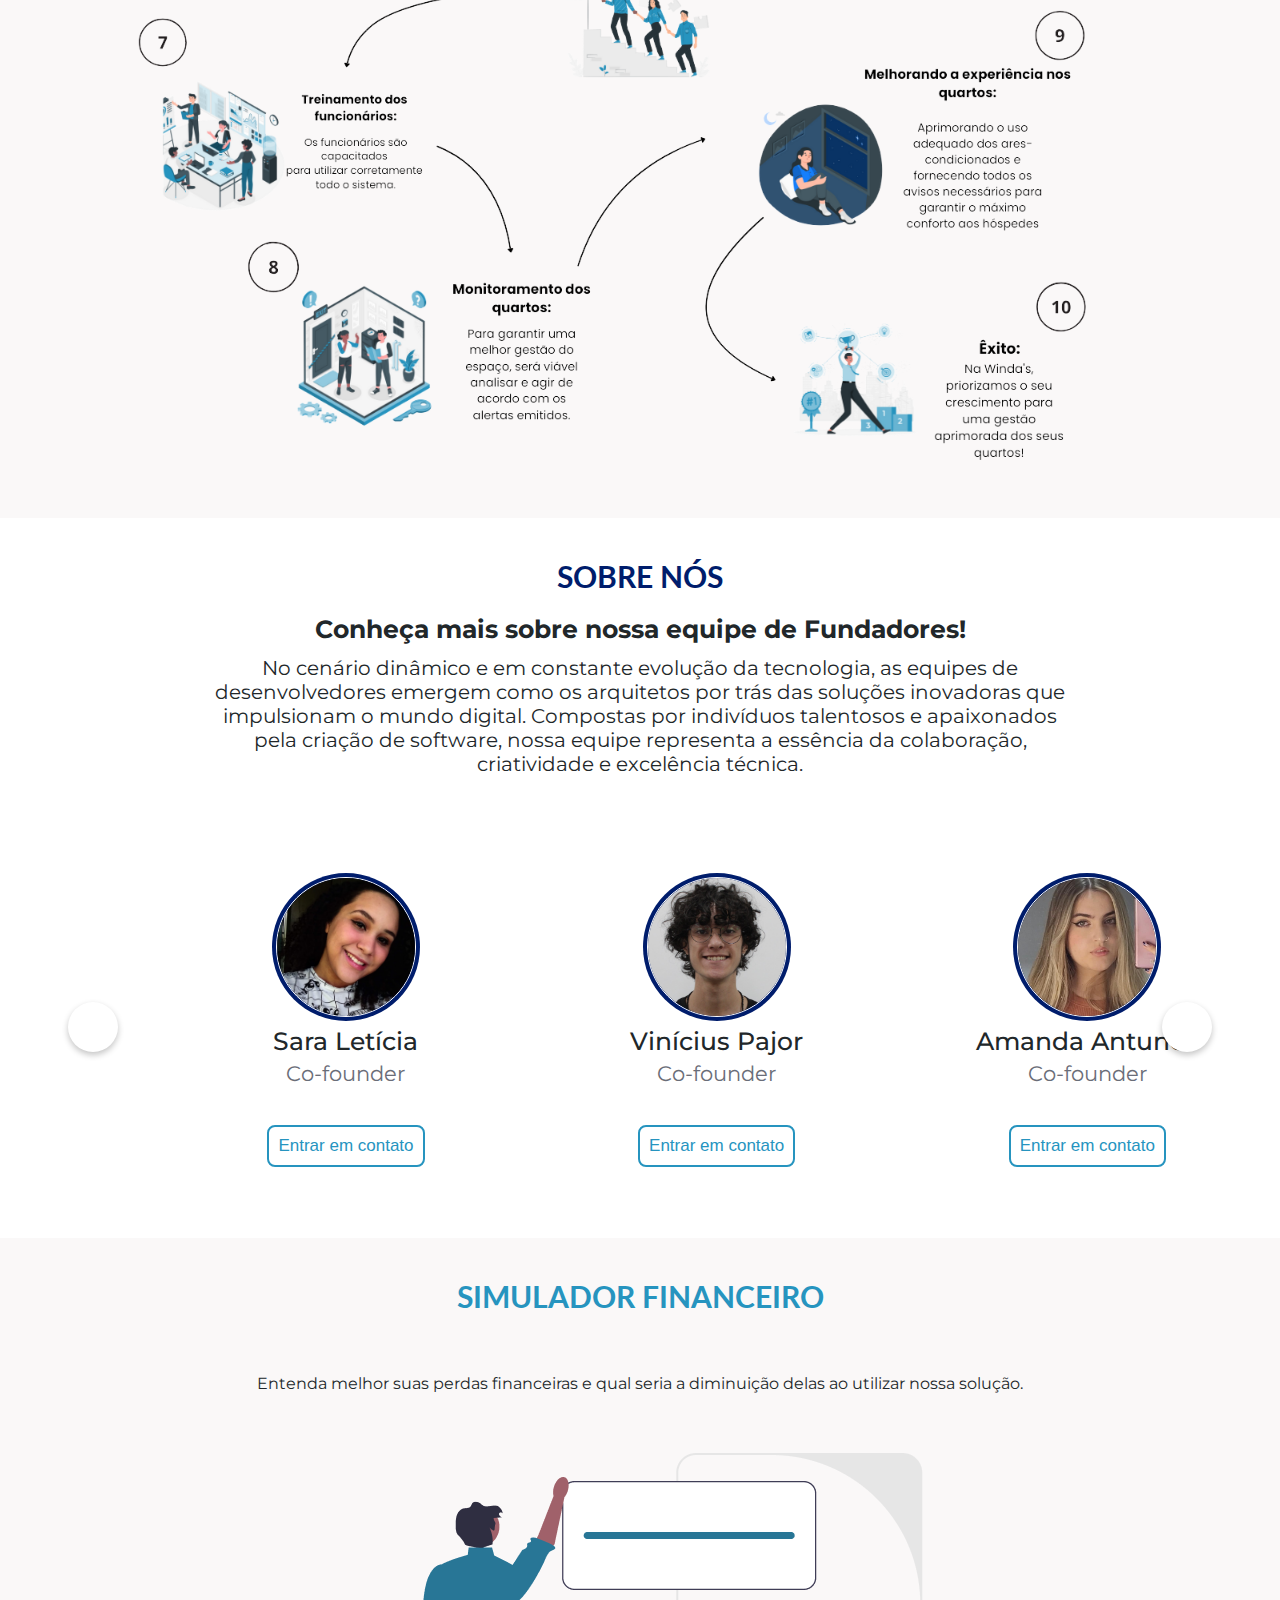
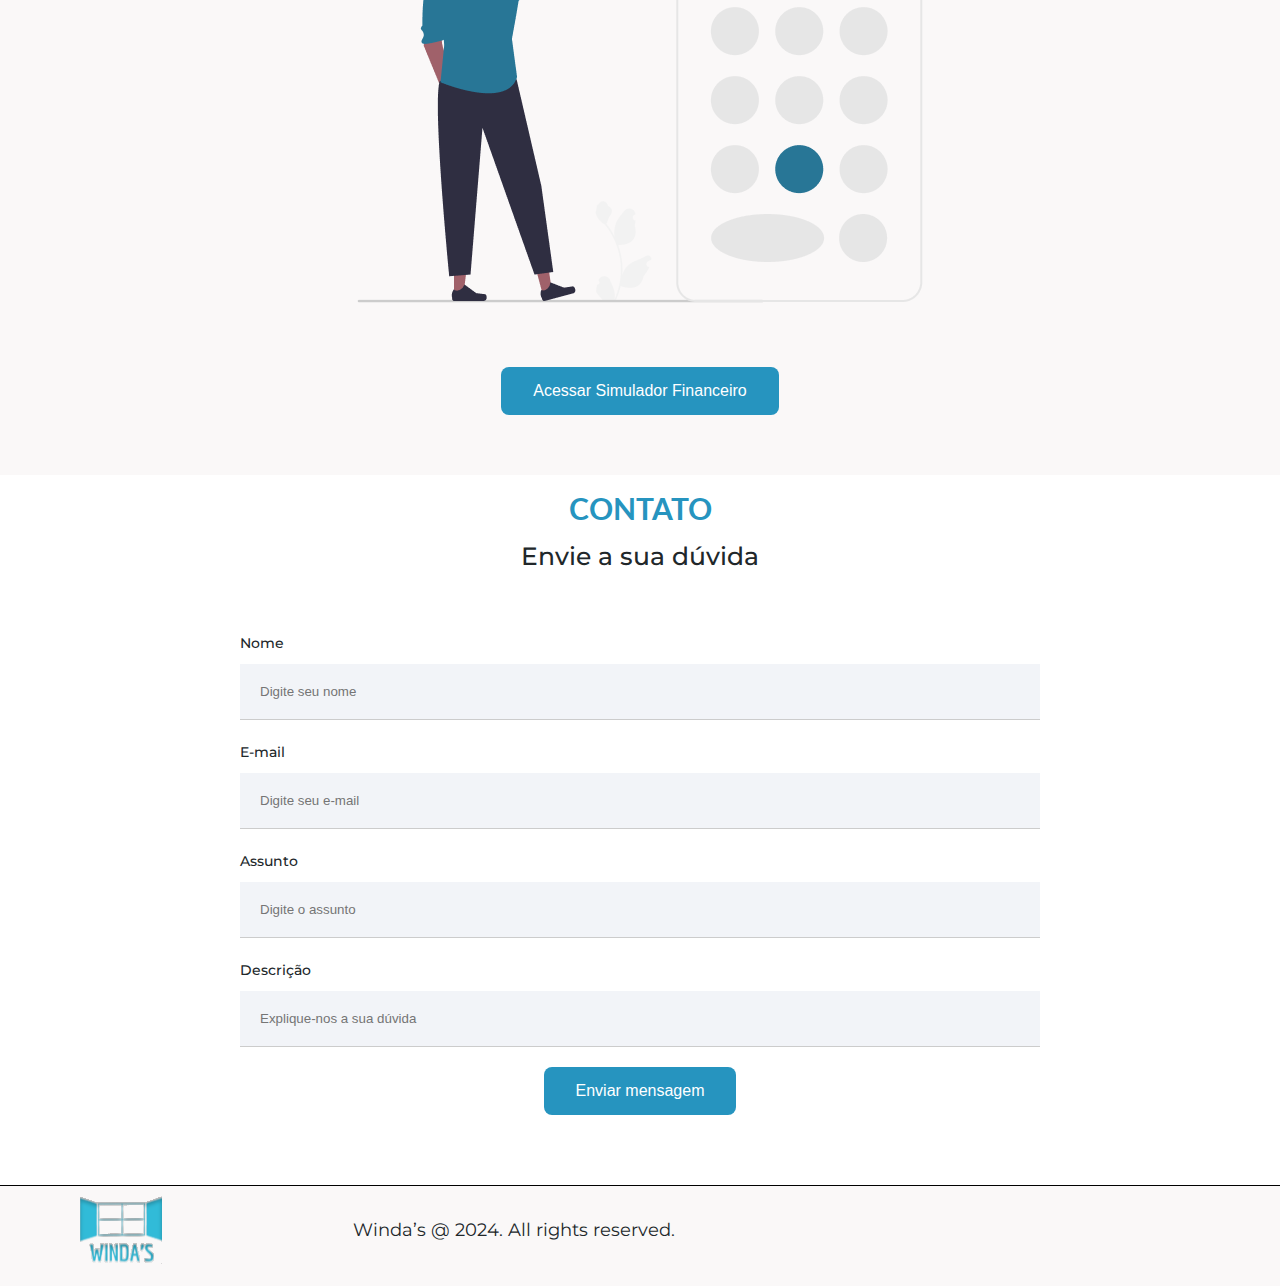
==== commit 80dfa3fb: "ajustes botão site" ====
--- a/index.html
+++ b/index.html
@@ -35,7 +35,7 @@
                 </a>
             </ul>
             <div class="header-button">
-                <a href="login.html" > <button class="button-login">Login </button></a>
+                <a href="login.html" > <button class="button-login">Cadastre-se</button></a>
             </div>
         </div>
     </div>
@@ -45,7 +45,7 @@
                 <h1 class="conteudo-principal-escrito-titulo">Abra-se para um mundo de eficiência e conforto</h1>
                 <p class="conteudo-principal-escrito-paragrafo">Desenvolvemos softwares para melhorar o
                     seu negócio, impulsionando o lucro e o futuro.</p>
-                    <a href="login.html" > <button class="conteudo-principal-escrito-botao">Login</button></a>
+                    <a href="login.html" > <button class="conteudo-principal-escrito-botao">Cadastre-se</button></a>
                     </div>
             </div>
 
